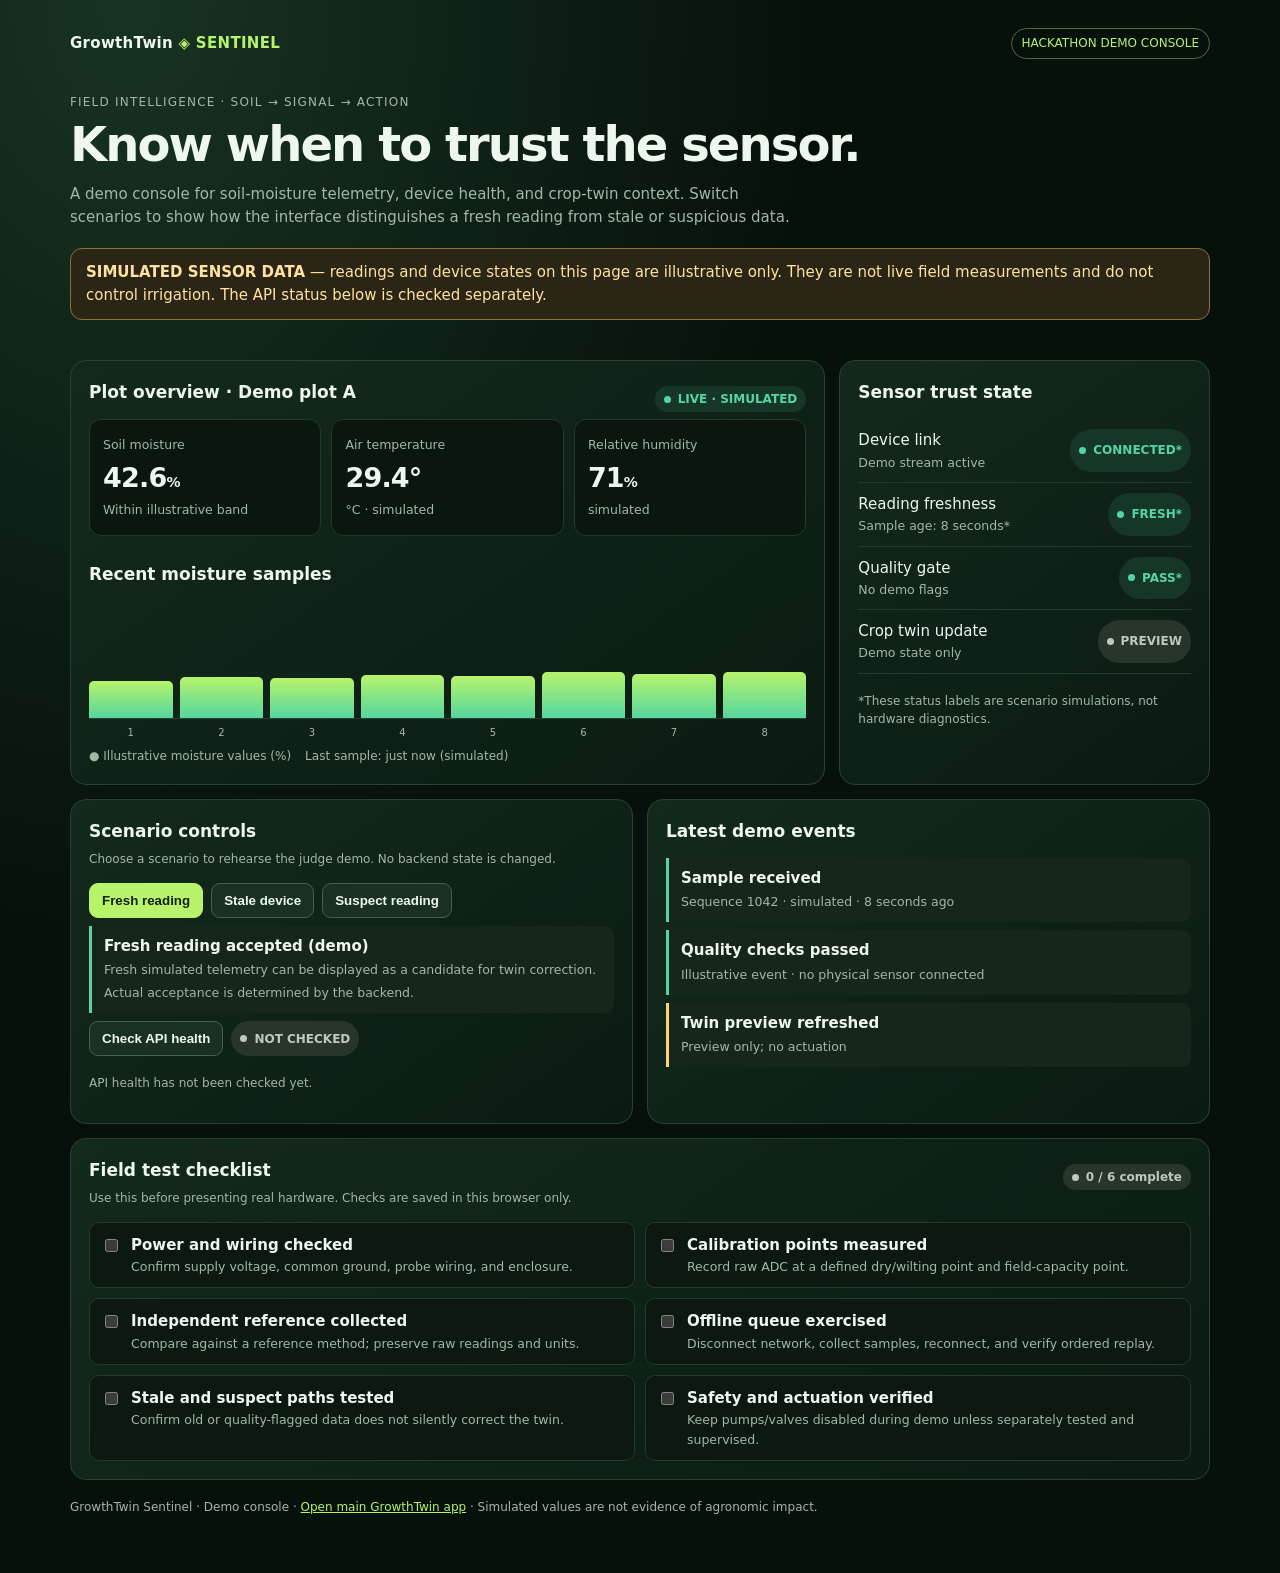
==== app/static/demo.html @ cbad83d0 "first commit" ====
<!doctype html>
<html lang="en">
<head>
<meta charset="utf-8"><meta name="viewport" content="width=device-width,initial-scale=1">
<title>GrowthTwin Sentinel — Demo Console</title>
<style>
:root{color-scheme:dark;--bg:#07110b;--panel:#102017;--line:#284331;--text:#edf7ee;--muted:#a3b7a7;--lime:#b7f36b;--green:#54d6a0;--amber:#ffd078;--red:#ff9388}*{box-sizing:border-box}body{margin:0;background:radial-gradient(ellipse at 10% 0%,#183322 0,transparent 42%),var(--bg);color:var(--text);font:15px/1.55 system-ui,-apple-system,Segoe UI,sans-serif}main{max-width:1180px;margin:auto;padding:28px 20px 56px}.top{display:flex;justify-content:space-between;gap:18px;align-items:center;flex-wrap:wrap}.brand{font-weight:800;letter-spacing:.02em}.brand span{color:var(--lime)}.tag{font-size:12px;border:1px solid #5b683c;color:var(--lime);padding:5px 10px;border-radius:99px}.hero{padding:34px 0 22px}.hero h1{font-size:clamp(30px,5vw,48px);line-height:1.08;letter-spacing:-.04em;margin:8px 0 12px}.hero p{max-width:720px;color:var(--muted);margin:0}.warning{margin:18px 0;padding:12px 15px;border:1px solid #8b7137;background:#2b2516;color:#ffe2a1;border-radius:12px}.grid{display:grid;grid-template-columns:repeat(12,minmax(0,1fr));gap:14px}.panel{background:linear-gradient(145deg,rgba(20,42,28,.96),rgba(12,27,18,.96));border:1px solid var(--line);border-radius:16px;padding:18px;min-width:0}.span8{grid-column:span 8}.span4{grid-column:span 4}.span6{grid-column:span 6}.span12{grid-column:span 12}.panel h2{font-size:17px;margin:0 0 14px}.sub{font-size:12px;color:var(--muted);text-transform:uppercase;letter-spacing:.1em}.metrics{display:grid;grid-template-columns:repeat(3,1fr);gap:10px}.metric{background:#09170e;border:1px solid #233a29;border-radius:12px;padding:13px}.metric strong{display:block;font-size:27px;letter-spacing:-.03em}.metric small{color:var(--muted)}.status{display:inline-flex;gap:7px;align-items:center;border-radius:99px;padding:4px 9px;font-size:12px;font-weight:700}.status:before{content:'';width:7px;height:7px;border-radius:50%;background:currentColor}.ok{color:var(--green);background:#153629}.warn{color:var(--amber);background:#3a2e17}.bad{color:var(--red);background:#3b201e}.neutral{color:#bdc9bf;background:#27352b}.bars{display:flex;gap:7px;align-items:end;height:118px;padding:10px 0 0;border-bottom:1px solid var(--line)}.bar{flex:1;min-width:8px;background:linear-gradient(#b7f36b,#54d6a0);border-radius:5px 5px 0 0;position:relative}.bar em{position:absolute;bottom:-22px;left:50%;transform:translateX(-50%);font-size:10px;color:var(--muted);font-style:normal}.legend{display:flex;gap:14px;flex-wrap:wrap;color:var(--muted);font-size:12px;margin-top:28px}.controls{display:flex;gap:8px;flex-wrap:wrap}button{border:1px solid #46614b;background:#1a3020;color:var(--text);padding:9px 12px;border-radius:9px;cursor:pointer;font-weight:650}button:hover{border-color:var(--lime)}button.active{background:var(--lime);color:#14210d;border-color:var(--lime)}.reading{display:flex;justify-content:space-between;gap:10px;padding:10px 0;border-bottom:1px solid #23392a}.reading:last-child{border-bottom:0}.reading small{display:block;color:var(--muted)}.reading strong{font-variant-numeric:tabular-nums}.event{border-left:3px solid var(--amber);padding:9px 12px;margin:8px 0;background:#17261a;border-radius:0 9px 9px 0}.event strong{display:block}.event small{color:var(--muted)}.event.red{border-color:var(--red)}.event.green{border-color:var(--green)}.checklist{display:grid;grid-template-columns:repeat(2,minmax(0,1fr));gap:10px}.check{display:flex;gap:10px;align-items:start;padding:11px;background:#0b1910;border:1px solid #243a2a;border-radius:10px}.check input{margin-top:5px;accent-color:var(--lime)}.check small{display:block;color:var(--muted)}.foot{color:var(--muted);font-size:12px;margin-top:18px}a{color:var(--lime)}@media(max-width:760px){.span8,.span4,.span6{grid-column:span 12}.metrics{grid-template-columns:1fr 1fr}.checklist{grid-template-columns:1fr}}@media(prefers-reduced-motion:reduce){*{scroll-behavior:auto!important;transition:none!important}}
</style></head>
<body><main>
<header class="top"><div class="brand">GrowthTwin <span>◈ SENTINEL</span></div><div class="tag">HACKATHON DEMO CONSOLE</div></header>
<section class="hero"><div class="sub">FIELD INTELLIGENCE · SOIL → SIGNAL → ACTION</div><h1>Know when to trust the sensor.</h1><p>A demo console for soil-moisture telemetry, device health, and crop-twin context. Switch scenarios to show how the interface distinguishes a fresh reading from stale or suspicious data.</p><div class="warning"><strong>SIMULATED SENSOR DATA</strong> — readings and device states on this page are illustrative only. They are not live field measurements and do not control irrigation. The API status below is checked separately.</div></section>
<section class="grid">
<div class="panel span8"><div class="top"><h2>Plot overview · Demo plot A</h2><span id="scenarioBadge" class="status ok">LIVE · SIMULATED</span></div><div class="metrics"><div class="metric"><small>Soil moisture</small><strong id="moisture">42.6<span style="font-size:14px">%</span></strong><small id="moistureNote">Within illustrative band</small></div><div class="metric"><small>Air temperature</small><strong id="temp">29.4°</strong><small>°C · simulated</small></div><div class="metric"><small>Relative humidity</small><strong id="humidity">71<span style="font-size:14px">%</span></strong><small>simulated</small></div></div><h2 style="margin-top:25px">Recent moisture samples</h2><div class="bars" id="bars" aria-label="Illustrative recent moisture samples"></div><div class="legend"><span>● Illustrative moisture values (%)</span><span id="lastSeen">Last sample: just now (simulated)</span></div></div>
<div class="panel span4"><h2>Sensor trust state</h2><div class="reading"><div>Device link<small id="linkDetail">Demo stream active</small></div><span id="linkStatus" class="status ok">CONNECTED*</span></div><div class="reading"><div>Reading freshness<small id="freshDetail">Sample age: 8 seconds*</small></div><span id="freshStatus" class="status ok">FRESH*</span></div><div class="reading"><div>Quality gate<small id="qualityDetail">No demo flags</small></div><span id="qualityStatus" class="status ok">PASS*</span></div><div class="reading"><div>Crop twin update<small id="twinDetail">Demo state only</small></div><span id="twinStatus" class="status neutral">PREVIEW</span></div><p class="foot">*These status labels are scenario simulations, not hardware diagnostics.</p></div>
<div class="panel span6"><h2>Scenario controls</h2><p class="foot" style="margin-top:-8px;margin-bottom:14px">Choose a scenario to rehearse the judge demo. No backend state is changed.</p><div class="controls"><button class="active" data-mode="live">Fresh reading</button><button data-mode="stale">Stale device</button><button data-mode="suspect">Suspect reading</button></div><div id="scenarioText" class="event green"><strong>Fresh reading accepted (demo)</strong><small>Fresh simulated telemetry can be displayed as a candidate for twin correction. Actual acceptance is determined by the backend.</small></div><div class="controls"><button id="refreshApi">Check API health</button><span id="apiStatus" class="status neutral">NOT CHECKED</span></div><p id="apiDetail" class="foot">API health has not been checked yet.</p></div>
<div class="panel span6"><h2>Latest demo events</h2><div id="events"><div class="event green"><strong>Sample received</strong><small>Sequence 1042 · simulated · 8 seconds ago</small></div><div class="event"><strong>Quality checks passed</strong><small>Illustrative event · no physical sensor connected</small></div><div class="event"><strong>Twin preview refreshed</strong><small>Preview only; no actuation</small></div></div></div>
<div class="panel span12"><div class="top"><h2>Field test checklist</h2><span class="status neutral" id="checkCount">0 / 6 complete</span></div><p class="foot" style="margin-top:-8px;margin-bottom:14px">Use this before presenting real hardware. Checks are saved in this browser only.</p><div class="checklist" id="checklist"><label class="check"><input type="checkbox"><span><strong>Power and wiring checked</strong><small>Confirm supply voltage, common ground, probe wiring, and enclosure.</small></span></label><label class="check"><input type="checkbox"><span><strong>Calibration points measured</strong><small>Record raw ADC at a defined dry/wilting point and field-capacity point.</small></span></label><label class="check"><input type="checkbox"><span><strong>Independent reference collected</strong><small>Compare against a reference method; preserve raw readings and units.</small></span></label><label class="check"><input type="checkbox"><span><strong>Offline queue exercised</strong><small>Disconnect network, collect samples, reconnect, and verify ordered replay.</small></span></label><label class="check"><input type="checkbox"><span><strong>Stale and suspect paths tested</strong><small>Confirm old or quality-flagged data does not silently correct the twin.</small></span></label><label class="check"><input type="checkbox"><span><strong>Safety and actuation verified</strong><small>Keep pumps/valves disabled during demo unless separately tested and supervised.</small></span></label></div></div>
</section><div class="foot">GrowthTwin Sentinel · Demo console · <a href="/">Open main GrowthTwin app</a> · Simulated values are not evidence of agronomic impact.</div>
</main>
<script>
const samples=[35,38,37,40,39,43,41,42.6];let mode='live';const $=id=>document.getElementById(id);
function drawBars(){const values=mode==='suspect'?[35,38,37,40,39,43,41,96]:mode==='stale'?[39,40,39,41,40,40,40,40]:samples;$('bars').innerHTML=values.map((v,i)=>`<div class="bar" style="height:${Math.max(8,Math.min(100,v))/100*100}%" title="${v}%"><em>${i+1}</em></div>`).join('')}
function setMode(next){mode=next;document.querySelectorAll('[data-mode]').forEach(b=>b.classList.toggle('active',b.dataset.mode===mode));const badge=$('scenarioBadge'),link=$('linkStatus'),fresh=$('freshStatus'),quality=$('qualityStatus'),twin=$('twinStatus');badge.className='status';link.className='status';fresh.className='status';quality.className='status';twin.className='status';if(mode==='live'){$('moisture').innerHTML='42.6<span style="font-size:14px">%</span>';$('moistureNote').textContent='Within illustrative band';badge.classList.add('ok');badge.textContent='LIVE · SIMULATED';link.classList.add('ok');link.textContent='CONNECTED*';fresh.classList.add('ok');fresh.textContent='FRESH*';quality.classList.add('ok');quality.textContent='PASS*';twin.classList.add('neutral');twin.textContent='PREVIEW';$('linkDetail').textContent='Demo stream active';$('freshDetail').textContent='Sample age: 8 seconds*';$('qualityDetail').textContent='No demo flags';$('twinDetail').textContent='Demo state only';$('scenarioText').className='event green';$('scenarioText').innerHTML='<strong>Fresh reading accepted (demo)</strong><small>Fresh simulated telemetry can be displayed as a candidate for twin correction. Actual acceptance is determined by the backend.</small>'; $('events').innerHTML='<div class="event green"><strong>Sample received</strong><small>Sequence 1042 · simulated · 8 seconds ago</small></div><div class="event green"><strong>Quality checks passed</strong><small>Illustrative event · no physical sensor connected</small></div><div class="event"><strong>Twin preview refreshed</strong><small>Preview only; no actuation</small></div>';$('lastSeen').textContent='Last sample: just now (simulated)'}else if(mode==='stale'){$('moisture').innerHTML='40.0<span style="font-size:14px">%</span>';$('moistureNote').textContent='Held last value · do not trust as current';badge.classList.add('warn');badge.textContent='STALE · SIMULATED';link.classList.add('warn');link.textContent='NO RECENT DATA*';fresh.classList.add('bad');fresh.textContent='STALE*';quality.classList.add('neutral');quality.textContent='NOT RECHECKED';twin.classList.add('warn');twin.textContent='HOLD UPDATE';$('linkDetail').textContent='No new packet in demo';$('freshDetail').textContent='Sample age: 18 minutes*';$('qualityDetail').textContent='Freshness gate blocks update';$('twinDetail').textContent='Keep prior trusted state';$('scenarioText').className='event';$('scenarioText').innerHTML='<strong>Stale reading held</strong><small>Display last known value with its age; do not treat it as current or apply it as a new twin correction.</small>';$('events').innerHTML='<div class="event"><strong>Freshness threshold exceeded</strong><small>18 minutes since last packet · simulated</small></div><div class="event red"><strong>Twin update withheld</strong><small>Previous trusted state retained · simulated</small></div>';$('lastSeen').textContent='Last sample: 18 minutes ago (simulated)'}else{$('moisture').innerHTML='96.0<span style="font-size:14px">%</span>';$('moistureNote').textContent='Outlier example · not applied';badge.classList.add('bad');badge.textContent='SUSPECT · SIMULATED';link.classList.add('ok');link.textContent='CONNECTED*';fresh.classList.add('ok');fresh.textContent='FRESH*';quality.classList.add('bad');quality.textContent='FLAGGED*';twin.classList.add('warn');twin.textContent='HOLD UPDATE';$('linkDetail').textContent='Packet received';$('freshDetail').textContent='Sample age: 4 seconds*';$('qualityDetail').textContent='Illustrative out-of-range jump';$('twinDetail').textContent='Do not correct from flagged sample';$('scenarioText').className='event red';$('scenarioText').innerHTML='<strong>Suspect reading quarantined (demo)</strong><small>Flag implausible jumps or failed quality checks. Preserve the sample for review but withhold twin correction.</small>';$('events').innerHTML='<div class="event green"><strong>Packet received</strong><small>Sequence 1043 · simulated · 4 seconds ago</small></div><div class="event red"><strong>Quality gate flagged outlier</strong><small>Illustrative jump from previous sample</small></div><div class="event red"><strong>Twin correction withheld</strong><small>Review raw value and calibration before trusting it</small></div>';$('lastSeen').textContent='Last sample: 4 seconds ago (simulated)'}drawBars()}
document.querySelectorAll('[data-mode]').forEach(b=>b.addEventListener('click',()=>setMode(b.dataset.mode)));$('refreshApi').addEventListener('click',async()=>{const s=$('apiStatus');s.className='status neutral';s.textContent='CHECKING';$('apiDetail').textContent='Requesting /health from the server…';try{const r=await fetch('/health',{cache:'no-store'});if(!r.ok)throw new Error('HTTP '+r.status);const data=await r.json();s.className='status ok';s.textContent='API REACHABLE';$('apiDetail').textContent='Server returned '+JSON.stringify(data)+'. This verifies API reachability only, not sensor connectivity.'}catch(e){s.className='status bad';s.textContent='UNAVAILABLE';$('apiDetail').textContent='Could not reach /health. Open this page through the running GrowthTwin server, not as a local file. ('+e.message+')'}});
const checks=[...document.querySelectorAll('#checklist input')];checks.forEach((c,i)=>{try{c.checked=localStorage.getItem('gt_demo_check_'+i)==='1'}catch(e){}c.addEventListener('change',()=>{try{localStorage.setItem('gt_demo_check_'+i,c.checked?'1':'0')}catch(e){}updateCount()})});function updateCount(){const n=checks.filter(c=>c.checked).length;$('checkCount').textContent=`${n} / ${checks.length} complete`}updateCount();setMode('live');
</script></body></html>
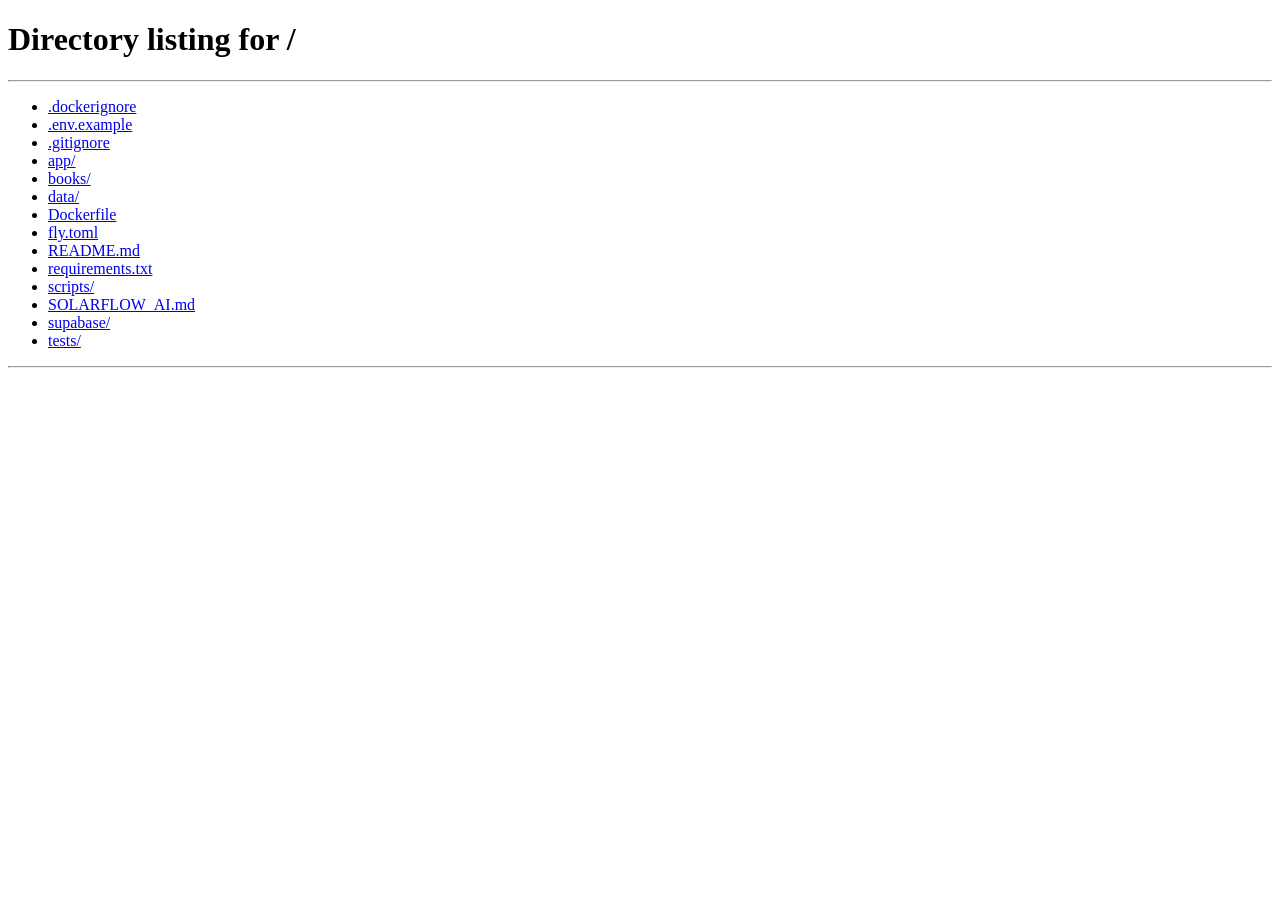
==== commit 5c819a34: "first commit" ====
--- a/app/static/demo.html
+++ b/app/static/demo.html
@@ -1,26 +1 @@
-<!doctype html>
-<html lang="en">
-<head>
-<meta charset="utf-8"><meta name="viewport" content="width=device-width,initial-scale=1">
-<title>GrowthTwin Sentinel — Demo Console</title>
-<style>
-:root{color-scheme:dark;--bg:#07110b;--panel:#102017;--line:#284331;--text:#edf7ee;--muted:#a3b7a7;--lime:#b7f36b;--green:#54d6a0;--amber:#ffd078;--red:#ff9388}*{box-sizing:border-box}body{margin:0;background:radial-gradient(ellipse at 10% 0%,#183322 0,transparent 42%),var(--bg);color:var(--text);font:15px/1.55 system-ui,-apple-system,Segoe UI,sans-serif}main{max-width:1180px;margin:auto;padding:28px 20px 56px}.top{display:flex;justify-content:space-between;gap:18px;align-items:center;flex-wrap:wrap}.brand{font-weight:800;letter-spacing:.02em}.brand span{color:var(--lime)}.tag{font-size:12px;border:1px solid #5b683c;color:var(--lime);padding:5px 10px;border-radius:99px}.hero{padding:34px 0 22px}.hero h1{font-size:clamp(30px,5vw,48px);line-height:1.08;letter-spacing:-.04em;margin:8px 0 12px}.hero p{max-width:720px;color:var(--muted);margin:0}.warning{margin:18px 0;padding:12px 15px;border:1px solid #8b7137;background:#2b2516;color:#ffe2a1;border-radius:12px}.grid{display:grid;grid-template-columns:repeat(12,minmax(0,1fr));gap:14px}.panel{background:linear-gradient(145deg,rgba(20,42,28,.96),rgba(12,27,18,.96));border:1px solid var(--line);border-radius:16px;padding:18px;min-width:0}.span8{grid-column:span 8}.span4{grid-column:span 4}.span6{grid-column:span 6}.span12{grid-column:span 12}.panel h2{font-size:17px;margin:0 0 14px}.sub{font-size:12px;color:var(--muted);text-transform:uppercase;letter-spacing:.1em}.metrics{display:grid;grid-template-columns:repeat(3,1fr);gap:10px}.metric{background:#09170e;border:1px solid #233a29;border-radius:12px;padding:13px}.metric strong{display:block;font-size:27px;letter-spacing:-.03em}.metric small{color:var(--muted)}.status{display:inline-flex;gap:7px;align-items:center;border-radius:99px;padding:4px 9px;font-size:12px;font-weight:700}.status:before{content:'';width:7px;height:7px;border-radius:50%;background:currentColor}.ok{color:var(--green);background:#153629}.warn{color:var(--amber);background:#3a2e17}.bad{color:var(--red);background:#3b201e}.neutral{color:#bdc9bf;background:#27352b}.bars{display:flex;gap:7px;align-items:end;height:118px;padding:10px 0 0;border-bottom:1px solid var(--line)}.bar{flex:1;min-width:8px;background:linear-gradient(#b7f36b,#54d6a0);border-radius:5px 5px 0 0;position:relative}.bar em{position:absolute;bottom:-22px;left:50%;transform:translateX(-50%);font-size:10px;color:var(--muted);font-style:normal}.legend{display:flex;gap:14px;flex-wrap:wrap;color:var(--muted);font-size:12px;margin-top:28px}.controls{display:flex;gap:8px;flex-wrap:wrap}button{border:1px solid #46614b;background:#1a3020;color:var(--text);padding:9px 12px;border-radius:9px;cursor:pointer;font-weight:650}button:hover{border-color:var(--lime)}button.active{background:var(--lime);color:#14210d;border-color:var(--lime)}.reading{display:flex;justify-content:space-between;gap:10px;padding:10px 0;border-bottom:1px solid #23392a}.reading:last-child{border-bottom:0}.reading small{display:block;color:var(--muted)}.reading strong{font-variant-numeric:tabular-nums}.event{border-left:3px solid var(--amber);padding:9px 12px;margin:8px 0;background:#17261a;border-radius:0 9px 9px 0}.event strong{display:block}.event small{color:var(--muted)}.event.red{border-color:var(--red)}.event.green{border-color:var(--green)}.checklist{display:grid;grid-template-columns:repeat(2,minmax(0,1fr));gap:10px}.check{display:flex;gap:10px;align-items:start;padding:11px;background:#0b1910;border:1px solid #243a2a;border-radius:10px}.check input{margin-top:5px;accent-color:var(--lime)}.check small{display:block;color:var(--muted)}.foot{color:var(--muted);font-size:12px;margin-top:18px}a{color:var(--lime)}@media(max-width:760px){.span8,.span4,.span6{grid-column:span 12}.metrics{grid-template-columns:1fr 1fr}.checklist{grid-template-columns:1fr}}@media(prefers-reduced-motion:reduce){*{scroll-behavior:auto!important;transition:none!important}}
-</style></head>
-<body><main>
-<header class="top"><div class="brand">GrowthTwin <span>◈ SENTINEL</span></div><div class="tag">HACKATHON DEMO CONSOLE</div></header>
-<section class="hero"><div class="sub">FIELD INTELLIGENCE · SOIL → SIGNAL → ACTION</div><h1>Know when to trust the sensor.</h1><p>A demo console for soil-moisture telemetry, device health, and crop-twin context. Switch scenarios to show how the interface distinguishes a fresh reading from stale or suspicious data.</p><div class="warning"><strong>SIMULATED SENSOR DATA</strong> — readings and device states on this page are illustrative only. They are not live field measurements and do not control irrigation. The API status below is checked separately.</div></section>
-<section class="grid">
-<div class="panel span8"><div class="top"><h2>Plot overview · Demo plot A</h2><span id="scenarioBadge" class="status ok">LIVE · SIMULATED</span></div><div class="metrics"><div class="metric"><small>Soil moisture</small><strong id="moisture">42.6<span style="font-size:14px">%</span></strong><small id="moistureNote">Within illustrative band</small></div><div class="metric"><small>Air temperature</small><strong id="temp">29.4°</strong><small>°C · simulated</small></div><div class="metric"><small>Relative humidity</small><strong id="humidity">71<span style="font-size:14px">%</span></strong><small>simulated</small></div></div><h2 style="margin-top:25px">Recent moisture samples</h2><div class="bars" id="bars" aria-label="Illustrative recent moisture samples"></div><div class="legend"><span>● Illustrative moisture values (%)</span><span id="lastSeen">Last sample: just now (simulated)</span></div></div>
-<div class="panel span4"><h2>Sensor trust state</h2><div class="reading"><div>Device link<small id="linkDetail">Demo stream active</small></div><span id="linkStatus" class="status ok">CONNECTED*</span></div><div class="reading"><div>Reading freshness<small id="freshDetail">Sample age: 8 seconds*</small></div><span id="freshStatus" class="status ok">FRESH*</span></div><div class="reading"><div>Quality gate<small id="qualityDetail">No demo flags</small></div><span id="qualityStatus" class="status ok">PASS*</span></div><div class="reading"><div>Crop twin update<small id="twinDetail">Demo state only</small></div><span id="twinStatus" class="status neutral">PREVIEW</span></div><p class="foot">*These status labels are scenario simulations, not hardware diagnostics.</p></div>
-<div class="panel span6"><h2>Scenario controls</h2><p class="foot" style="margin-top:-8px;margin-bottom:14px">Choose a scenario to rehearse the judge demo. No backend state is changed.</p><div class="controls"><button class="active" data-mode="live">Fresh reading</button><button data-mode="stale">Stale device</button><button data-mode="suspect">Suspect reading</button></div><div id="scenarioText" class="event green"><strong>Fresh reading accepted (demo)</strong><small>Fresh simulated telemetry can be displayed as a candidate for twin correction. Actual acceptance is determined by the backend.</small></div><div class="controls"><button id="refreshApi">Check API health</button><span id="apiStatus" class="status neutral">NOT CHECKED</span></div><p id="apiDetail" class="foot">API health has not been checked yet.</p></div>
-<div class="panel span6"><h2>Latest demo events</h2><div id="events"><div class="event green"><strong>Sample received</strong><small>Sequence 1042 · simulated · 8 seconds ago</small></div><div class="event"><strong>Quality checks passed</strong><small>Illustrative event · no physical sensor connected</small></div><div class="event"><strong>Twin preview refreshed</strong><small>Preview only; no actuation</small></div></div></div>
-<div class="panel span12"><div class="top"><h2>Field test checklist</h2><span class="status neutral" id="checkCount">0 / 6 complete</span></div><p class="foot" style="margin-top:-8px;margin-bottom:14px">Use this before presenting real hardware. Checks are saved in this browser only.</p><div class="checklist" id="checklist"><label class="check"><input type="checkbox"><span><strong>Power and wiring checked</strong><small>Confirm supply voltage, common ground, probe wiring, and enclosure.</small></span></label><label class="check"><input type="checkbox"><span><strong>Calibration points measured</strong><small>Record raw ADC at a defined dry/wilting point and field-capacity point.</small></span></label><label class="check"><input type="checkbox"><span><strong>Independent reference collected</strong><small>Compare against a reference method; preserve raw readings and units.</small></span></label><label class="check"><input type="checkbox"><span><strong>Offline queue exercised</strong><small>Disconnect network, collect samples, reconnect, and verify ordered replay.</small></span></label><label class="check"><input type="checkbox"><span><strong>Stale and suspect paths tested</strong><small>Confirm old or quality-flagged data does not silently correct the twin.</small></span></label><label class="check"><input type="checkbox"><span><strong>Safety and actuation verified</strong><small>Keep pumps/valves disabled during demo unless separately tested and supervised.</small></span></label></div></div>
-</section><div class="foot">GrowthTwin Sentinel · Demo console · <a href="/">Open main GrowthTwin app</a> · Simulated values are not evidence of agronomic impact.</div>
-</main>
-<script>
-const samples=[35,38,37,40,39,43,41,42.6];let mode='live';const $=id=>document.getElementById(id);
-function drawBars(){const values=mode==='suspect'?[35,38,37,40,39,43,41,96]:mode==='stale'?[39,40,39,41,40,40,40,40]:samples;$('bars').innerHTML=values.map((v,i)=>`<div class="bar" style="height:${Math.max(8,Math.min(100,v))/100*100}%" title="${v}%"><em>${i+1}</em></div>`).join('')}
-function setMode(next){mode=next;document.querySelectorAll('[data-mode]').forEach(b=>b.classList.toggle('active',b.dataset.mode===mode));const badge=$('scenarioBadge'),link=$('linkStatus'),fresh=$('freshStatus'),quality=$('qualityStatus'),twin=$('twinStatus');badge.className='status';link.className='status';fresh.className='status';quality.className='status';twin.className='status';if(mode==='live'){$('moisture').innerHTML='42.6<span style="font-size:14px">%</span>';$('moistureNote').textContent='Within illustrative band';badge.classList.add('ok');badge.textContent='LIVE · SIMULATED';link.classList.add('ok');link.textContent='CONNECTED*';fresh.classList.add('ok');fresh.textContent='FRESH*';quality.classList.add('ok');quality.textContent='PASS*';twin.classList.add('neutral');twin.textContent='PREVIEW';$('linkDetail').textContent='Demo stream active';$('freshDetail').textContent='Sample age: 8 seconds*';$('qualityDetail').textContent='No demo flags';$('twinDetail').textContent='Demo state only';$('scenarioText').className='event green';$('scenarioText').innerHTML='<strong>Fresh reading accepted (demo)</strong><small>Fresh simulated telemetry can be displayed as a candidate for twin correction. Actual acceptance is determined by the backend.</small>'; $('events').innerHTML='<div class="event green"><strong>Sample received</strong><small>Sequence 1042 · simulated · 8 seconds ago</small></div><div class="event green"><strong>Quality checks passed</strong><small>Illustrative event · no physical sensor connected</small></div><div class="event"><strong>Twin preview refreshed</strong><small>Preview only; no actuation</small></div>';$('lastSeen').textContent='Last sample: just now (simulated)'}else if(mode==='stale'){$('moisture').innerHTML='40.0<span style="font-size:14px">%</span>';$('moistureNote').textContent='Held last value · do not trust as current';badge.classList.add('warn');badge.textContent='STALE · SIMULATED';link.classList.add('warn');link.textContent='NO RECENT DATA*';fresh.classList.add('bad');fresh.textContent='STALE*';quality.classList.add('neutral');quality.textContent='NOT RECHECKED';twin.classList.add('warn');twin.textContent='HOLD UPDATE';$('linkDetail').textContent='No new packet in demo';$('freshDetail').textContent='Sample age: 18 minutes*';$('qualityDetail').textContent='Freshness gate blocks update';$('twinDetail').textContent='Keep prior trusted state';$('scenarioText').className='event';$('scenarioText').innerHTML='<strong>Stale reading held</strong><small>Display last known value with its age; do not treat it as current or apply it as a new twin correction.</small>';$('events').innerHTML='<div class="event"><strong>Freshness threshold exceeded</strong><small>18 minutes since last packet · simulated</small></div><div class="event red"><strong>Twin update withheld</strong><small>Previous trusted state retained · simulated</small></div>';$('lastSeen').textContent='Last sample: 18 minutes ago (simulated)'}else{$('moisture').innerHTML='96.0<span style="font-size:14px">%</span>';$('moistureNote').textContent='Outlier example · not applied';badge.classList.add('bad');badge.textContent='SUSPECT · SIMULATED';link.classList.add('ok');link.textContent='CONNECTED*';fresh.classList.add('ok');fresh.textContent='FRESH*';quality.classList.add('bad');quality.textContent='FLAGGED*';twin.classList.add('warn');twin.textContent='HOLD UPDATE';$('linkDetail').textContent='Packet received';$('freshDetail').textContent='Sample age: 4 seconds*';$('qualityDetail').textContent='Illustrative out-of-range jump';$('twinDetail').textContent='Do not correct from flagged sample';$('scenarioText').className='event red';$('scenarioText').innerHTML='<strong>Suspect reading quarantined (demo)</strong><small>Flag implausible jumps or failed quality checks. Preserve the sample for review but withhold twin correction.</small>';$('events').innerHTML='<div class="event green"><strong>Packet received</strong><small>Sequence 1043 · simulated · 4 seconds ago</small></div><div class="event red"><strong>Quality gate flagged outlier</strong><small>Illustrative jump from previous sample</small></div><div class="event red"><strong>Twin correction withheld</strong><small>Review raw value and calibration before trusting it</small></div>';$('lastSeen').textContent='Last sample: 4 seconds ago (simulated)'}drawBars()}
-document.querySelectorAll('[data-mode]').forEach(b=>b.addEventListener('click',()=>setMode(b.dataset.mode)));$('refreshApi').addEventListener('click',async()=>{const s=$('apiStatus');s.className='status neutral';s.textContent='CHECKING';$('apiDetail').textContent='Requesting /health from the server…';try{const r=await fetch('/health',{cache:'no-store'});if(!r.ok)throw new Error('HTTP '+r.status);const data=await r.json();s.className='status ok';s.textContent='API REACHABLE';$('apiDetail').textContent='Server returned '+JSON.stringify(data)+'. This verifies API reachability only, not sensor connectivity.'}catch(e){s.className='status bad';s.textContent='UNAVAILABLE';$('apiDetail').textContent='Could not reach /health. Open this page through the running GrowthTwin server, not as a local file. ('+e.message+')'}});
-const checks=[...document.querySelectorAll('#checklist input')];checks.forEach((c,i)=>{try{c.checked=localStorage.getItem('gt_demo_check_'+i)==='1'}catch(e){}c.addEventListener('change',()=>{try{localStorage.setItem('gt_demo_check_'+i,c.checked?'1':'0')}catch(e){}updateCount()})});function updateCount(){const n=checks.filter(c=>c.checked).length;$('checkCount').textContent=`${n} / ${checks.length} complete`}updateCount();setMode('live');
-</script></body></html>
+<!doctype html><meta charset="utf-8"><meta http-equiv="refresh" content="0;url=/#sentinel-monitor"><title>Sentinel Monitor</title><script>location.replace("/#sentinel-monitor")</script><a href="/#sentinel-monitor">Sentinel Monitor →</a>
